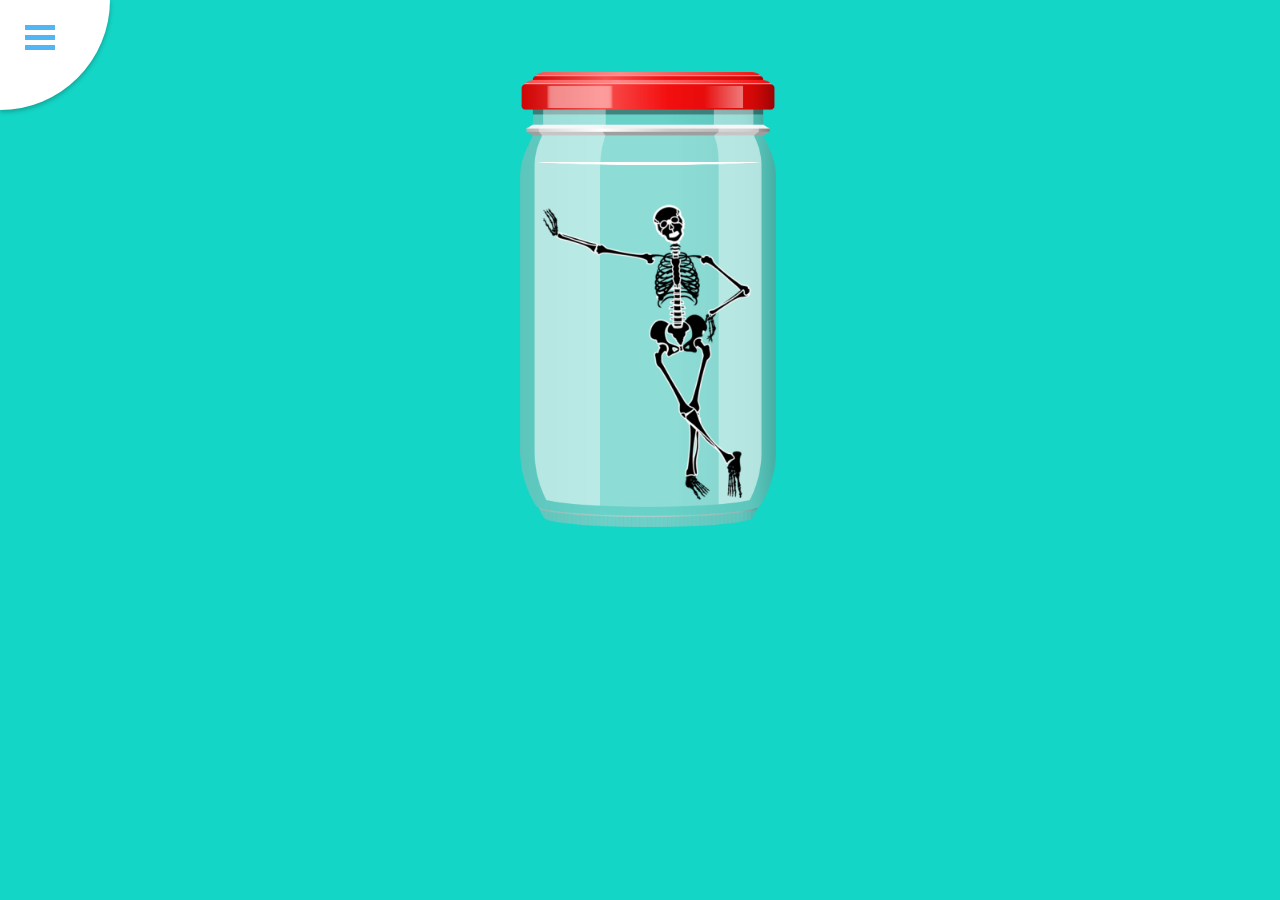
==== index.html @ 1f9fe1e2 "index upt" ====
<!DOCTYPE html>
<html>
  <head>
    <title>Bocal</title>

    <link rel="stylesheet"  href="menu.css">

    <style>
      body {
        background-color: rgb(20, 214, 198);
      }

      img {
        position: absolute;
        max-width: 20%;
        padding-left: 40%;
        padding-top: 5%;
        z-index: -1;
      }

      .squelette {
        position: absolute;
        padding-top: 14%;
        padding-left: 40%;
        z-index: -1;
      }
    </style>
  </head>

  <body>
    <header>
      <nav>
        <input type="checkbox" id="toogle-menu" />

        <label for="toogle-menu" class="toogle-open"><span></span></label>
      
        <nav class="offcanvas-menu">
          <input type="checkbox" id="menu-toggle"/>
          <label id="trigger" for="menu-toggle"></label>
          <label id="burger" for="menu-toggle"></label>
          <ul id="menu">
            <li><a href="/index.html">Sémantique</a></li>
            <li><a href="/squelette.html">Squelette</a></li>
            <li><a href="/layout.html">Balises</a></li>
          </ul>
        </nav>
    </header>

    <main>

      <img src="img/vecteezy_empty-glass-jar-clipart-design-illustration_9305099_993.png" />
      <img src="img/skeleton-png-14052.png" class="squelette" />


      <script src="menu.js"></script>
  </main>
  </body>
</html>
---- menu.css ----
@import url(https://fonts.googleapis.com/css?family=Roboto:400,700);

@keyframes checked-anim {
    50% {
        width: 3000px;
        height: 3000px;
    }
    100% {
        width: 100%;
        height: 100%;
        border-radius: 0;
    }
}
@keyframes not-checked-anim {
    0% {
        width: 3000px;
        height: 3000px;
    }
}
li, a {
    margin: 75px 0 -55px 0;
    color: #03A9F4;
    font: 14pt "Roboto", sans-serif;
    font-weight: 700;
    line-height: 1.8;
    text-decoration: none;
    text-transform: none;
    list-style: none;
    outline: 0;
    display: none;
}
li {
    width: 230px;
    text-indent: 56px;}
a:focus {
    display: block;
    color: #333;
    background-color: #eee;
    transition: all .5s;
}





#trigger, #burger, #burger:before, #burger:after {
    position: absolute;
    top: 25px;
    left: 25px;
    background: #53b6f4;
    width: 30px;
    height: 5px;
    transition: .2s ease;
    cursor: pointer;
    z-index: 1;
}
#trigger {
    height: 25px;
    background: none;
}
#burger:before {
    content: " ";
    top: 10px;
    left: 0;
}
#burger:after {
    content: " ";
    top: 20px;
    left: 0;
}
#menu-toggle:checked + #trigger + #burger {
    top: 35px;
    transform: rotate(180deg);
    transition: transform .2s ease;
}

#menu-toggle:checked + #trigger + #burger:before {
    width: 20px;
    top: -2px;
    left: 18px;
    transform: rotate(45deg) translateX(-5px);
    transition: transform .2s ease;
}
#menu-toggle:checked + #trigger + #burger:after {
    width: 20px;
    top: 2px;
    left: 18px;
    transform: rotate(-45deg) translateX(-5px);
    transition: transform .2s ease;
}
#menu {
    position: absolute;
    top:0;
    left: 0;
    margin: 0; padding: 0;
    width: 110px;
    height: 110px;
    background-color: #fff;
    border-bottom-right-radius: 100%;
    box-shadow: 0 2px 5px rgba(0,0,0,0.26);
    animation: not-checked-anim .2s both;
    transition: .2s;
}
#menu-toggle:checked + #trigger + #burger + #menu {
    animation: checked-anim 1s ease both;
}
#menu-toggle:checked + #trigger ~ #menu > li, a {
    display: block;
    font-size: 65px;
    padding-left: 43%;
}
[type="checkbox"]:not(:checked), [type="checkbox"]:checked {
    display: none;
}
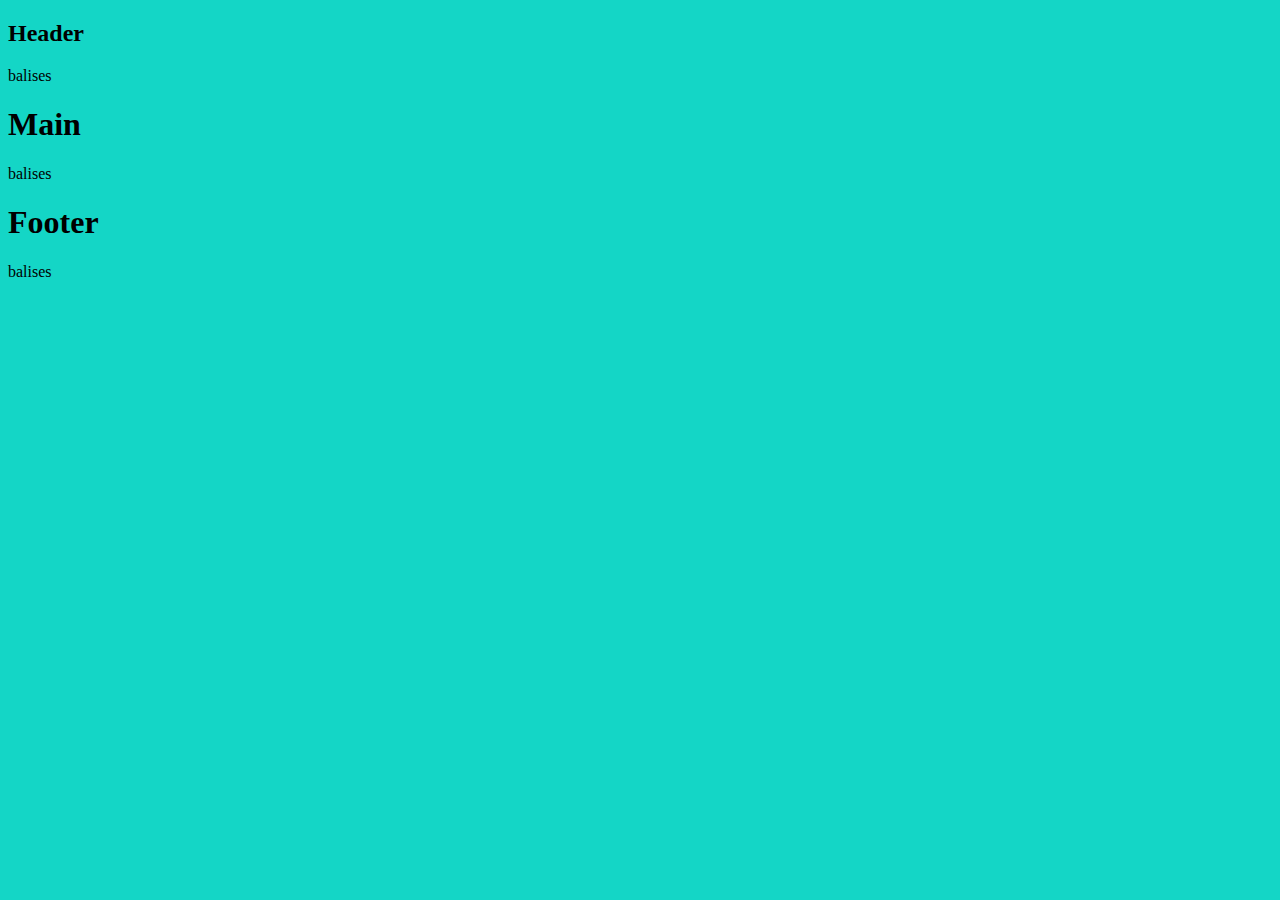
==== commit 7ba6c378: "Test" ====
--- a/index.html
+++ b/index.html
@@ -29,30 +29,18 @@
 
   <body>
     <header>
-      <nav>
-        <input type="checkbox" id="toogle-menu" />
-
-        <label for="toogle-menu" class="toogle-open"><span></span></label>
-      
-        <nav class="offcanvas-menu">
-          <input type="checkbox" id="menu-toggle"/>
-          <label id="trigger" for="menu-toggle"></label>
-          <label id="burger" for="menu-toggle"></label>
-          <ul id="menu">
-            <li><a href="/index.html">Sémantique</a></li>
-            <li><a href="/squelette.html">Squelette</a></li>
-            <li><a href="/layout.html">Balises</a></li>
-          </ul>
-        </nav>
+      <h2>Header</h2>
+      <p>balises</p>
     </header>
 
     <main>
+      <h1>Main</h1>
+      <p>balises</p>
+    </main>
 
-      <img src="img/vecteezy_empty-glass-jar-clipart-design-illustration_9305099_993.png" />
-      <img src="img/skeleton-png-14052.png" class="squelette" />
-
-
-      <script src="menu.js"></script>
-  </main>
+    <footer>
+      <h1>Footer</h1>
+      <p>balises</p>
+    </footer>
   </body>
 </html>
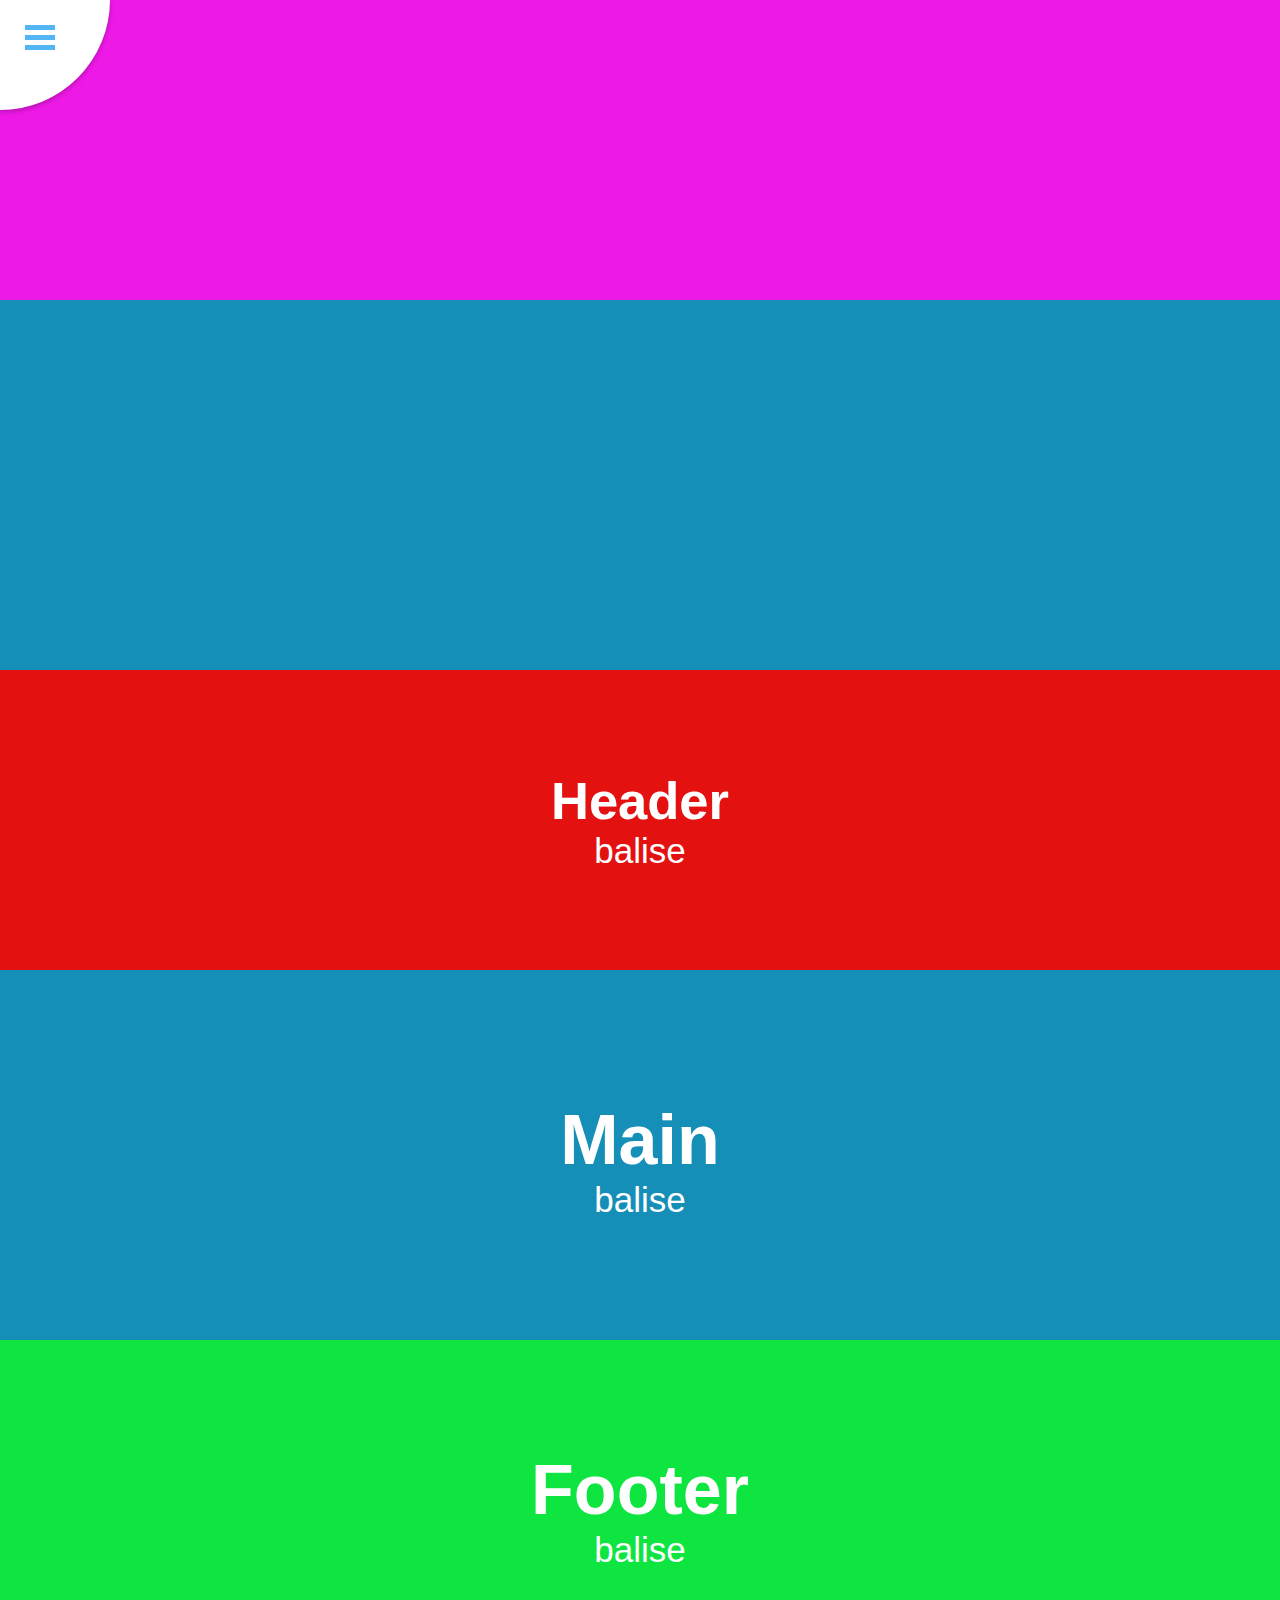
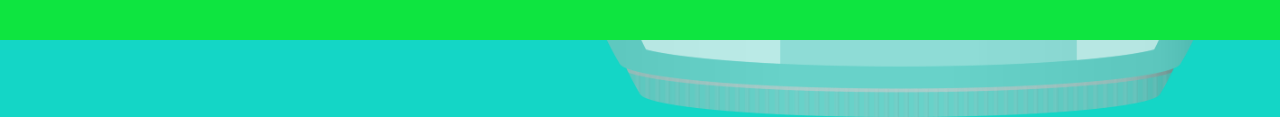
==== commit 2367d5d2: "index 2" ====
--- a/index.html
+++ b/index.html
@@ -29,18 +29,132 @@
 
   <body>
     <header>
+      <nav>
+        <input type="checkbox" id="toogle-menu" />
+
+        <label for="toogle-menu" class="toogle-open"><span></span></label>
+      
+        <nav class="offcanvas-menu">
+          <input type="checkbox" id="menu-toggle"/>
+          <label id="trigger" for="menu-toggle"></label>
+          <label id="burger" for="menu-toggle"></label>
+          <ul id="menu">
+            <li><a href="/index.html">Sémantique</a></li>
+            <li><a href="/squelette.html">Squelette</a></li>
+            <li><a href="/layout.html">Balises</a></li>
+          </ul>
+        </nav>
+    </header>
+
+    <main>
+
+      <img src="img/vecteezy_empty-glass-jar-clipart-design-illustration_9305099_993.png" />
+      <img src="img/skeleton-png-14052.png" class="squelette" />
+
+
+      <script src="menu.js"></script>
+  </main>
+  </body>
+</html>
+<!DOCTYPE html>
+<html>
+  <head>
+    <title>Squelette</title>
+
+    <style>
+      * {
+        box-sizing: border-box;
+        margin: 0;
+      }
+
+      body {
+        font-family: Arial, Helvetica, sans-serif;
+      }
+
+      header {
+        background-color: #e41111;
+        padding: 100px;
+        text-align: center;
+        font-size: 35px;
+        color: white;
+        height: 300px;
+      }
+
+      header:hover {
+        background-color: #ee19e7;
+      }
+
+      main {
+        padding: 130px;
+        text-align: center;
+        font-size: 35px;
+        color: white;
+        background-color: #158fb8;
+        height: 370px;
+      }
+
+      main:hover {
+        background-color: #3e01e7;
+      }
+
+      footer {
+        background-color: #0ee540;
+        padding: 110px;
+        text-align: center;
+        color: white;
+        font-size: 35px;
+        height: 300px;
+      }
+
+      footer:hover {
+        background-color: #ddec08;
+        border-color: #e41111;
+        border-width: 4px;
+      }
+
+      img {
+        position: absolute;
+        max-width: 50%;
+        height: auto;
+        padding-left: 0;
+        padding-top: 150px;
+        margin-left: -60px;
+      }
+
+      @media (max-width: 600px) {
+        nav,
+        article {
+          width: 100%;
+          height: auto;
+        }
+      }
+
+
+      @media (max-width: 600px) {
+        img {
+            padding-top: 310px;
+            margin-left: -30px;
+        }
+      }
+    </style>
+  </head>
+
+  <body>
+    <img src="img/skeleton-png-14052.png" />
+
+    <header>
       <h2>Header</h2>
-      <p>balises</p>
+      <p>balise</p>
     </header>
 
     <main>
       <h1>Main</h1>
-      <p>balises</p>
+      <p>balise</p>
     </main>
 
     <footer>
       <h1>Footer</h1>
-      <p>balises</p>
+      <p>balise</p>
     </footer>
   </body>
 </html>
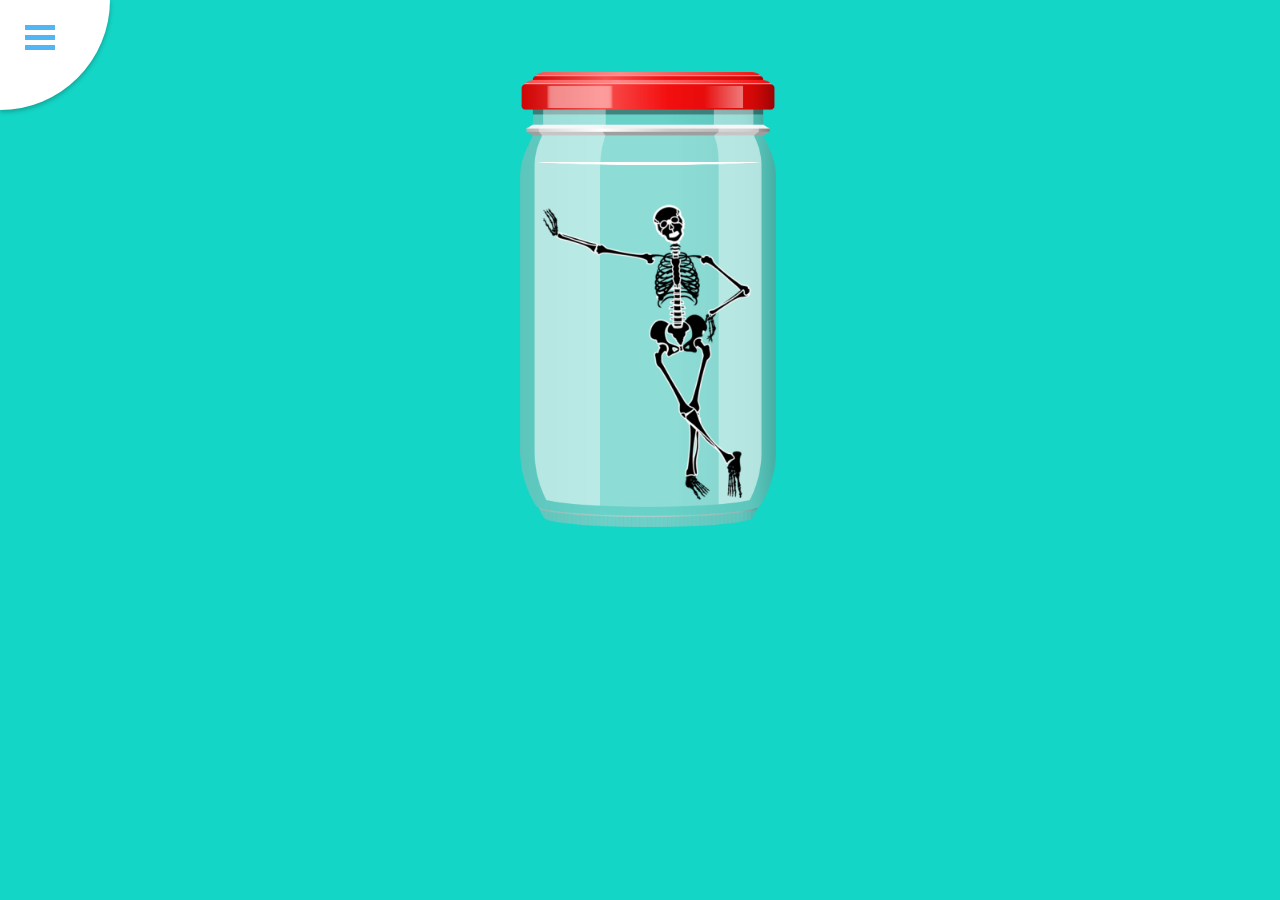
==== commit 8220df5f: "changes" ====
--- a/index.html
+++ b/index.html
@@ -55,106 +55,4 @@
       <script src="menu.js"></script>
   </main>
   </body>
-</html>
-<!DOCTYPE html>
-<html>
-  <head>
-    <title>Squelette</title>
-
-    <style>
-      * {
-        box-sizing: border-box;
-        margin: 0;
-      }
-
-      body {
-        font-family: Arial, Helvetica, sans-serif;
-      }
-
-      header {
-        background-color: #e41111;
-        padding: 100px;
-        text-align: center;
-        font-size: 35px;
-        color: white;
-        height: 300px;
-      }
-
-      header:hover {
-        background-color: #ee19e7;
-      }
-
-      main {
-        padding: 130px;
-        text-align: center;
-        font-size: 35px;
-        color: white;
-        background-color: #158fb8;
-        height: 370px;
-      }
-
-      main:hover {
-        background-color: #3e01e7;
-      }
-
-      footer {
-        background-color: #0ee540;
-        padding: 110px;
-        text-align: center;
-        color: white;
-        font-size: 35px;
-        height: 300px;
-      }
-
-      footer:hover {
-        background-color: #ddec08;
-        border-color: #e41111;
-        border-width: 4px;
-      }
-
-      img {
-        position: absolute;
-        max-width: 50%;
-        height: auto;
-        padding-left: 0;
-        padding-top: 150px;
-        margin-left: -60px;
-      }
-
-      @media (max-width: 600px) {
-        nav,
-        article {
-          width: 100%;
-          height: auto;
-        }
-      }
-
-
-      @media (max-width: 600px) {
-        img {
-            padding-top: 310px;
-            margin-left: -30px;
-        }
-      }
-    </style>
-  </head>
-
-  <body>
-    <img src="img/skeleton-png-14052.png" />
-
-    <header>
-      <h2>Header</h2>
-      <p>balise</p>
-    </header>
-
-    <main>
-      <h1>Main</h1>
-      <p>balise</p>
-    </main>
-
-    <footer>
-      <h1>Footer</h1>
-      <p>balise</p>
-    </footer>
-  </body>
-</html>
+</html>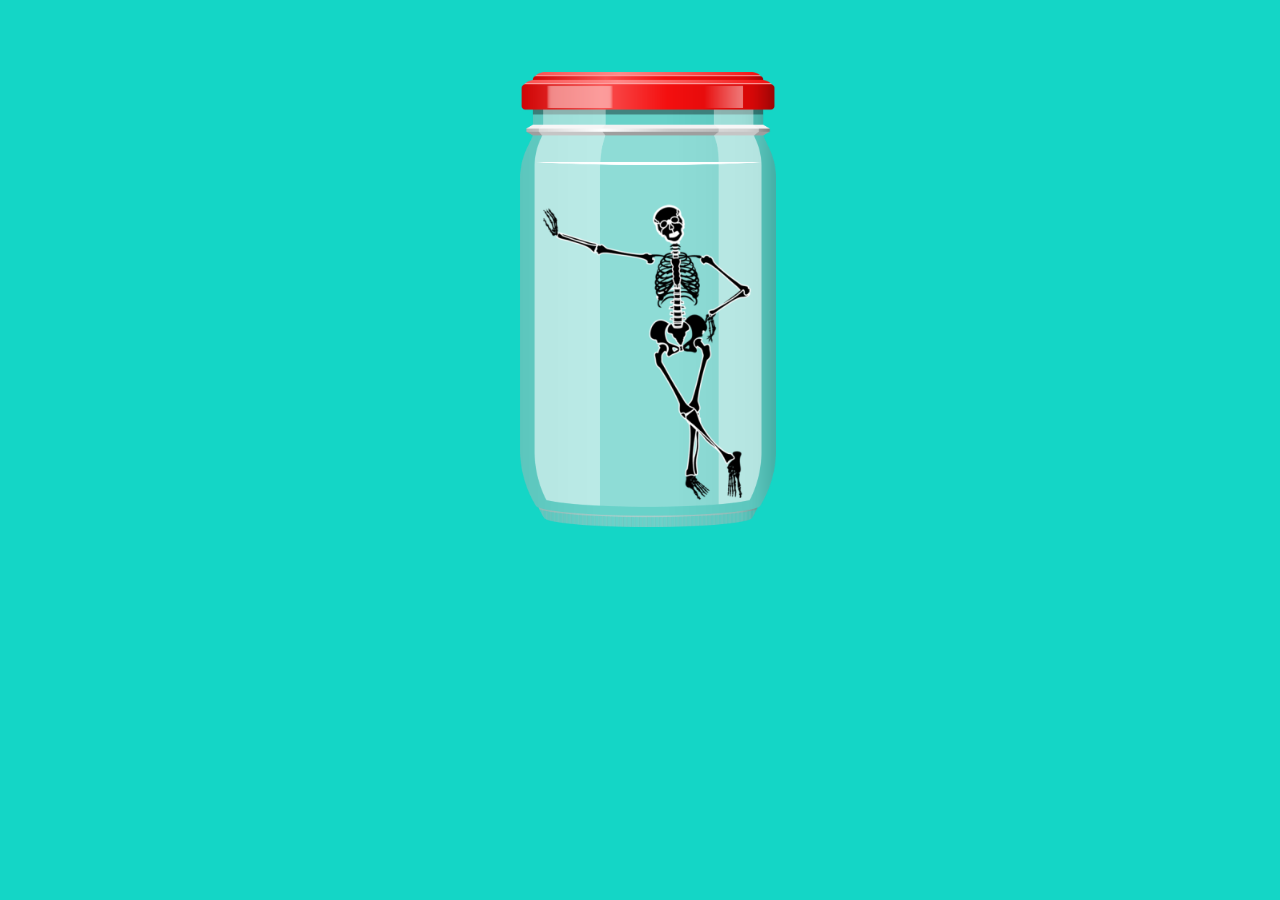
==== commit ef17b6f1: "test 2" ====
--- a/index.html
+++ b/index.html
@@ -2,8 +2,6 @@
 <html>
   <head>
     <title>Bocal</title>
-
-    <link rel="stylesheet"  href="menu.css">
 
     <style>
       body {
@@ -15,44 +13,18 @@
         max-width: 20%;
         padding-left: 40%;
         padding-top: 5%;
-        z-index: -1;
       }
 
       .squelette {
         position: absolute;
         padding-top: 14%;
         padding-left: 40%;
-        z-index: -1;
       }
     </style>
   </head>
 
   <body>
-    <header>
-      <nav>
-        <input type="checkbox" id="toogle-menu" />
-
-        <label for="toogle-menu" class="toogle-open"><span></span></label>
-      
-        <nav class="offcanvas-menu">
-          <input type="checkbox" id="menu-toggle"/>
-          <label id="trigger" for="menu-toggle"></label>
-          <label id="burger" for="menu-toggle"></label>
-          <ul id="menu">
-            <li><a href="/index.html">Sémantique</a></li>
-            <li><a href="/squelette.html">Squelette</a></li>
-            <li><a href="/layout.html">Balises</a></li>
-          </ul>
-        </nav>
-    </header>
-
-    <main>
-
-      <img src="img/vecteezy_empty-glass-jar-clipart-design-illustration_9305099_993.png" />
-      <img src="img/skeleton-png-14052.png" class="squelette" />
-
-
-      <script src="menu.js"></script>
-  </main>
+    <img src="img/vecteezy_empty-glass-jar-clipart-design-illustration_9305099_993.png" />
+    <img src="img/skeleton-png-14052.png" class="squelette" />
   </body>
-</html>+</html>
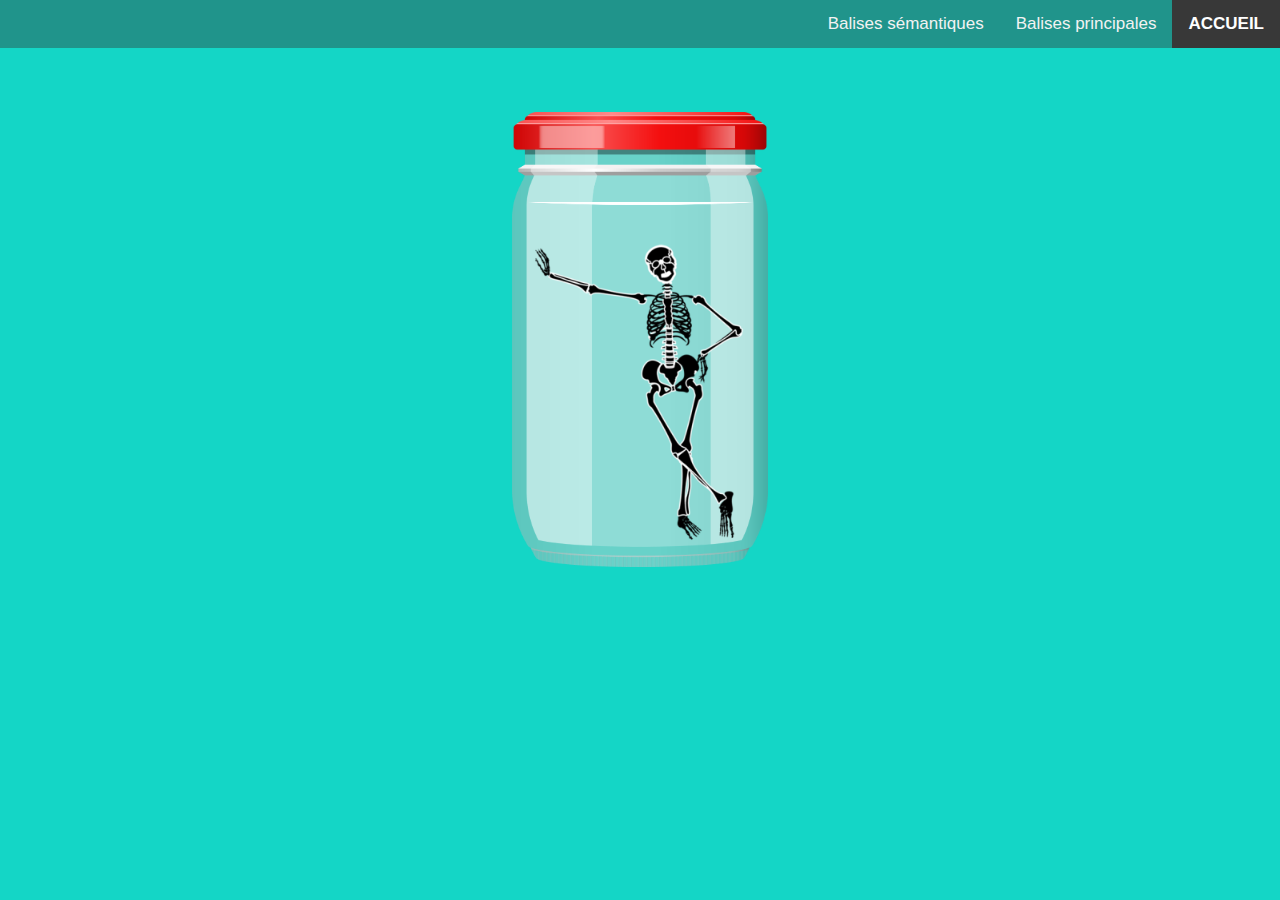
==== commit 6750b137: "upld" ====
--- a/index.html
+++ b/index.html
@@ -2,6 +2,8 @@
 <html>
   <head>
     <title>Bocal</title>
+
+    <link rel="stylesheet" href="style.css">
 
     <style>
       body {
@@ -24,7 +26,20 @@
   </head>
 
   <body>
-    <img src="img/vecteezy_empty-glass-jar-clipart-design-illustration_9305099_993.png" />
-    <img src="img/skeleton-png-14052.png" class="squelette" />
+
+    <header>
+      <nav class="topnav">
+        <a class="active" href="./index.html">Accueil</a>
+        <a href="./squelette.html">Balises principales</a>
+        <a href="./layout.html">Balises sémantiques</a>
+       </nav>
+
+    </header>
+
+    <main>
+      <img src="img/vecteezy_empty-glass-jar-clipart-design-illustration_9305099_993.png" />
+      <img src="img/skeleton-png-14052.png" class="squelette" />
+
+    </main>
   </body>
 </html>
--- a/style.css
+++ b/style.css
@@ -0,0 +1,36 @@
+
+body {
+    margin: 0;
+    font-family: Arial, Helvetica, sans-serif;
+  }
+
+  
+.topnav {
+    background-color: #33333366;
+    overflow: hidden;
+    font-family: Arial, Helvetica, sans-serif;
+    font-weight: 200;
+  }
+  
+
+  .topnav a {
+    float: right;
+    color: #f2f2f2;
+    text-align: center;
+    padding: 14px 16px;
+    text-decoration: none;
+    font-size: 17px;
+  }
+  
+
+  .topnav a:hover {
+    background-color: #ddd;
+    color: black;
+  }
+
+  .topnav a.active {
+    background-color: #383838;
+    color: rgb(255, 255, 255);
+    font-weight: 900;
+    text-transform: uppercase;
+  }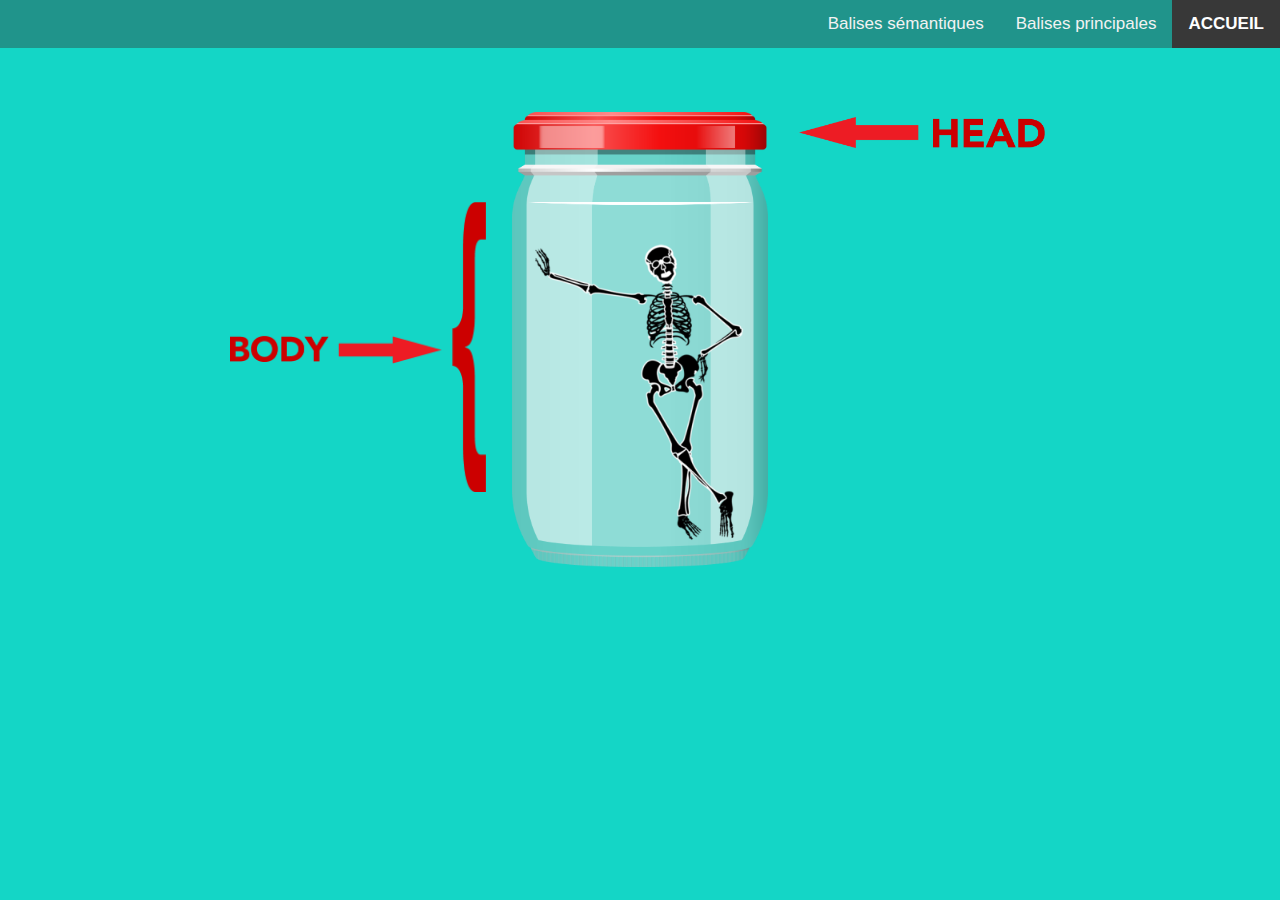
==== commit 16dc9771: "index upt" ====
--- a/index.html
+++ b/index.html
@@ -22,6 +22,17 @@
         padding-top: 14%;
         padding-left: 40%;
       }
+
+      .head {
+        z-index: 1;
+        padding-left: 62%;
+      }
+
+      .bod {
+        z-index: 1;
+        padding-left: 18%;
+        padding-top: 12%;
+      }
     </style>
   </head>
 
@@ -37,6 +48,8 @@
     </header>
 
     <main>
+      <img class="head" src="img/head.png" />
+      <img class="bod" src="img/body.png" />
       <img src="img/vecteezy_empty-glass-jar-clipart-design-illustration_9305099_993.png" />
       <img src="img/skeleton-png-14052.png" class="squelette" />
 
